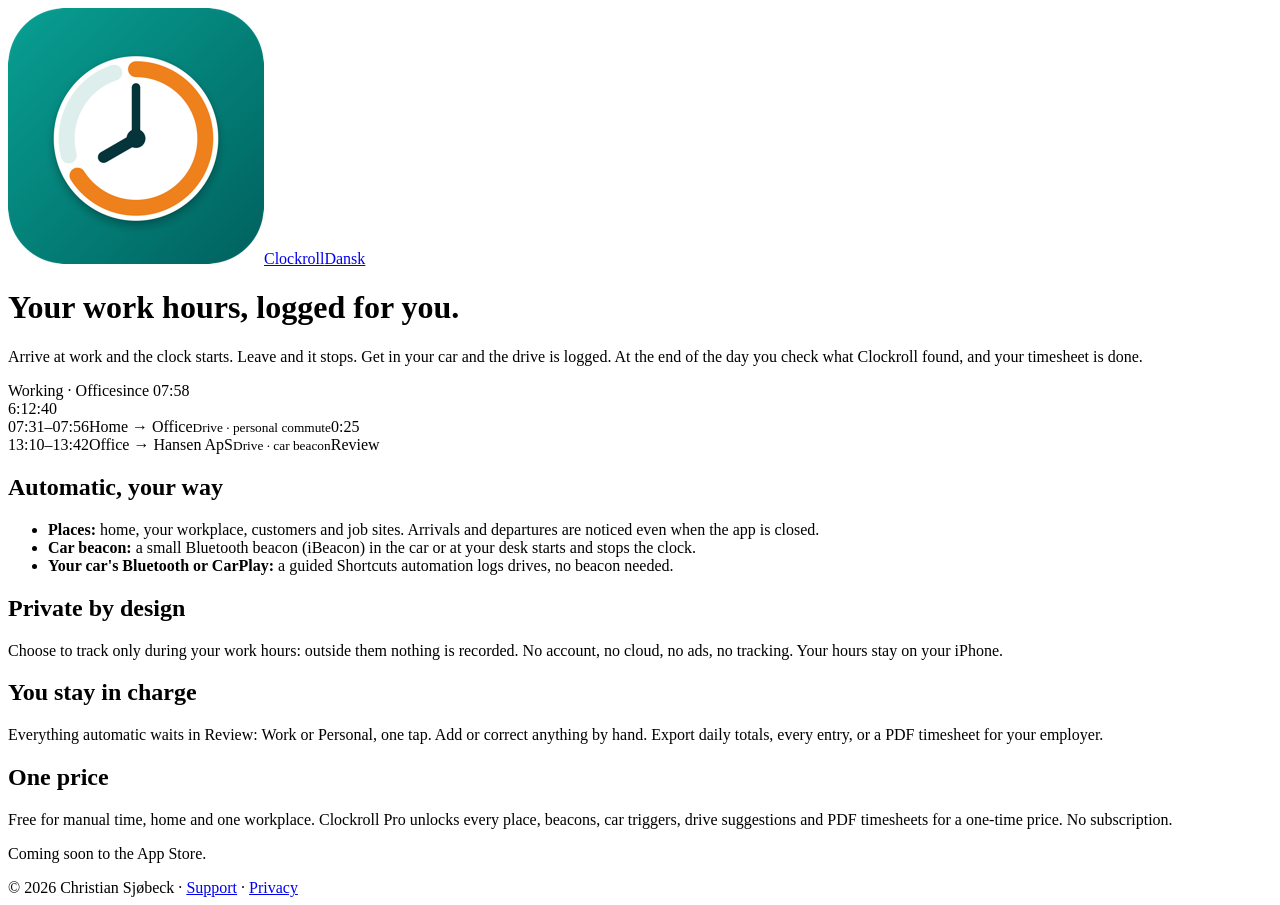
==== index.html @ 38557c6c "Update index.html" ====
<!doctype html>
<html lang="en">
<head>
<meta charset="utf-8">
<meta name="viewport" content="width=device-width, initial-scale=1, viewport-fit=cover">
<title>Clockroll: Work Hours Tracker</title>
<meta name="description" content="Clockroll logs your work hours for you: arrive at work and the clock starts, your car's beacon or Bluetooth logs the drive. No account, no cloud.">
<link rel="stylesheet" href="https://fonts.googleapis.com/css2?family=Space+Grotesk:wght@600;700&family=Inter:wght@400;600&display=swap">
<link rel="stylesheet" href="style.css">
<link rel="icon" href="icon.png">
</head>
<body>
<header><a class="brand" href="./"><img src="icon.png" alt=""><span>Clockroll</span></a><a class="lang" href="support/da/">Dansk</a></header>
<main>
  <h1>Your work hours, logged for you.</h1>
  <p class="lede">Arrive at work and the clock starts. Leave and it stops. Get in your car and the drive is logged. At the end of the day you check what Clockroll found, and your timesheet is done.</p>

  <div class="day" aria-label="Example day in Clockroll">
    <div class="now"><span>Working · Office</span><span>since 07:58</span></div>
    <div class="timer">6:12:40</div>
    <div class="entry"><span>07:31–07:56</span><span class="what">Home → Office<small>Drive · personal commute</small></span><span>0:25</span></div>
    <div class="entry"><span>13:10–13:42</span><span class="what">Office → Hansen ApS<small>Drive · car beacon</small></span><span class="pill">Review</span></div>
  </div>

  <h2>Automatic, your way</h2>
  <ul class="plain">
    <li><strong>Places:</strong> home, your workplace, customers and job sites. Arrivals and departures are noticed even when the app is closed.</li>
    <li><strong>Car beacon:</strong> a small Bluetooth beacon (iBeacon) in the car or at your desk starts and stops the clock.</li>
    <li><strong>Your car's Bluetooth or CarPlay:</strong> a guided Shortcuts automation logs drives, no beacon needed.</li>
  </ul>

  <h2>Private by design</h2>
  <p>Choose to track only during your work hours: outside them nothing is recorded. No account, no cloud, no ads, no tracking. Your hours stay on your iPhone.</p>

  <h2>You stay in charge</h2>
  <p>Everything automatic waits in Review: Work or Personal, one tap. Add or correct anything by hand. Export daily totals, every entry, or a PDF timesheet for your employer.</p>

  <h2>One price</h2>
  <p>Free for manual time, home and one workplace. Clockroll Pro unlocks every place, beacons, car triggers, drive suggestions and PDF timesheets for a one-time price. No subscription.</p>
  <p>Coming soon to the App Store.</p>
</main>
<footer>© 2026 Christian Sjøbeck · <a href="support/">Support</a> · <a href="privacy/">Privacy</a></footer>
</body>
</html>
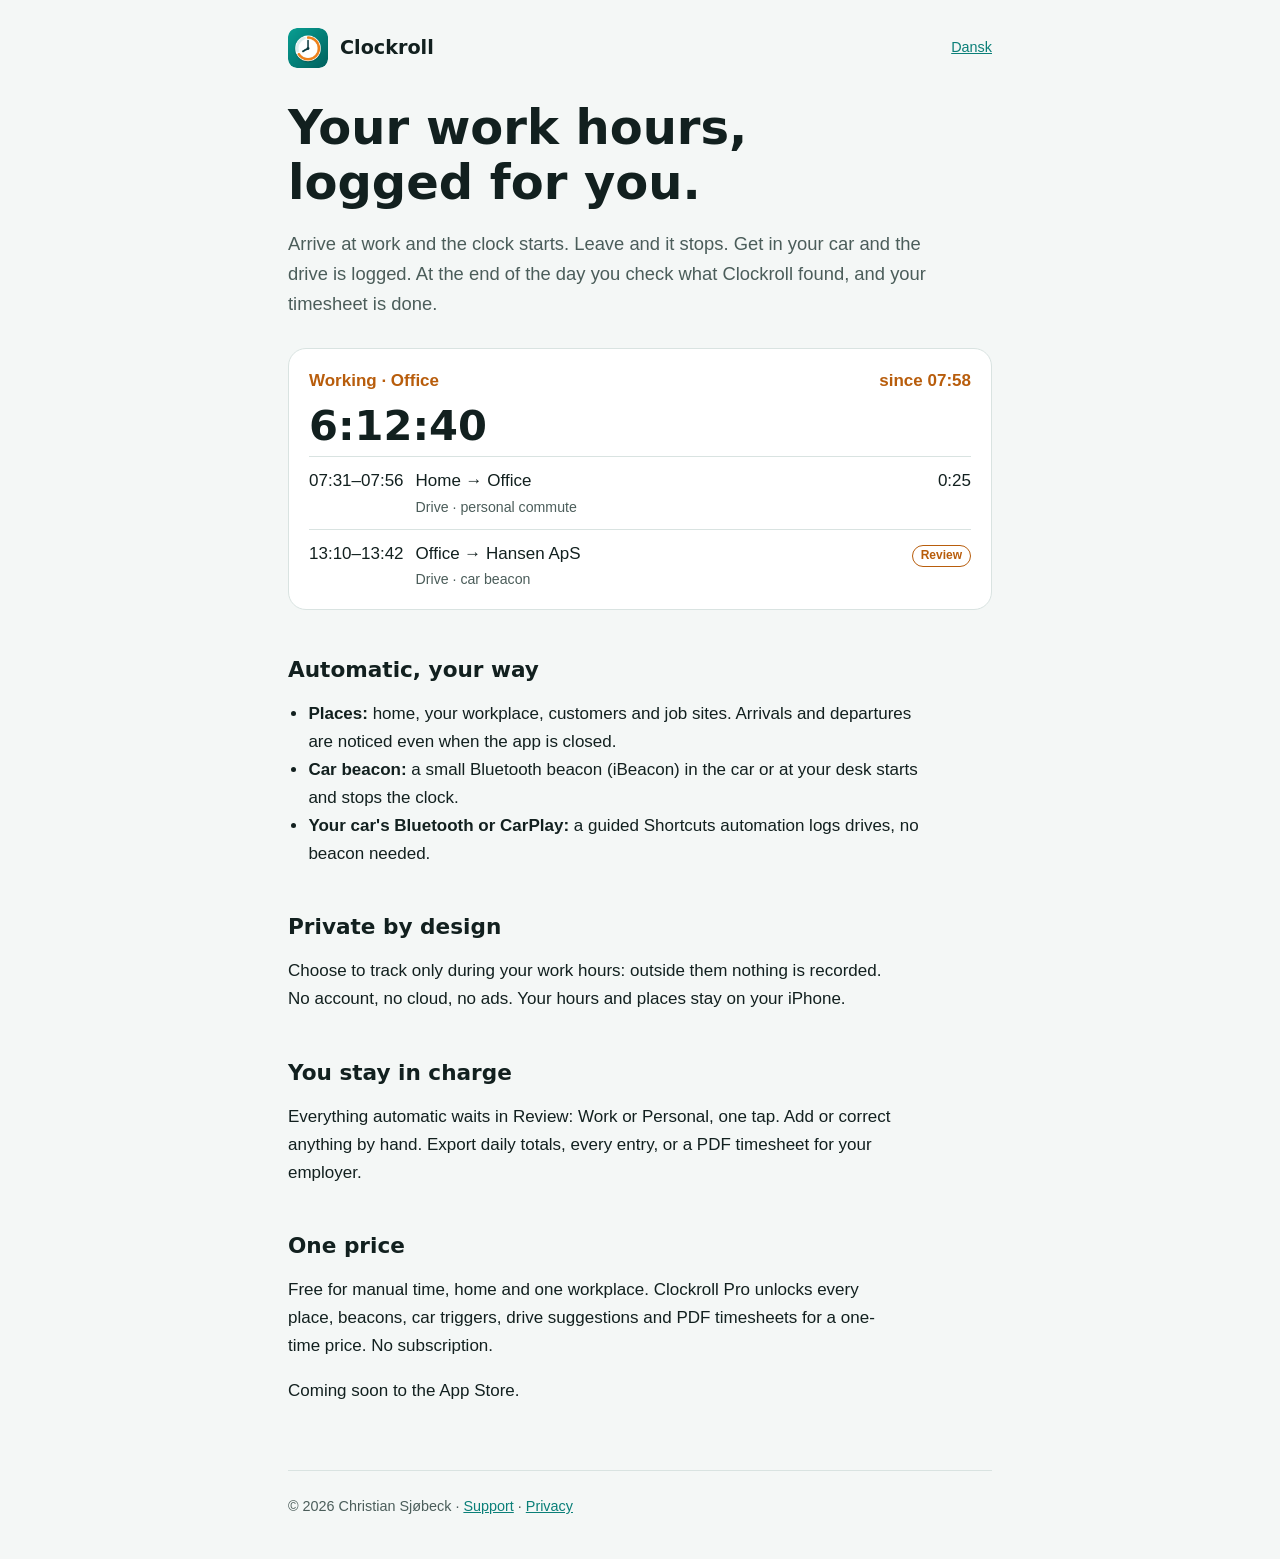
==== commit c2fb3716: "Update index.html" ====
--- a/index.html
+++ b/index.html
@@ -3,7 +3,7 @@
 <head>
 <meta charset="utf-8">
 <meta name="viewport" content="width=device-width, initial-scale=1, viewport-fit=cover">
-<title>Clockroll: Work Hours Tracker</title>
+<title>Clockroll: Auto Work Hours</title>
 <meta name="description" content="Clockroll logs your work hours for you: arrive at work and the clock starts, your car's beacon or Bluetooth logs the drive. No account, no cloud.">
 <link rel="stylesheet" href="https://fonts.googleapis.com/css2?family=Space+Grotesk:wght@600;700&family=Inter:wght@400;600&display=swap">
 <link rel="stylesheet" href="style.css">
@@ -30,7 +30,7 @@
   </ul>
 
   <h2>Private by design</h2>
-  <p>Choose to track only during your work hours: outside them nothing is recorded. No account, no cloud, no ads, no tracking. Your hours stay on your iPhone.</p>
+  <p>Choose to track only during your work hours: outside them nothing is recorded. No account, no cloud, no ads. Your hours and places stay on your iPhone.</p>
 
   <h2>You stay in charge</h2>
   <p>Everything automatic waits in Review: Work or Personal, one tap. Add or correct anything by hand. Export daily totals, every entry, or a PDF timesheet for your employer.</p>
--- a/style.css
+++ b/style.css
@@ -0,0 +1,58 @@
+/* Clockroll site: the app's teal and amber. Light and dark follow the visitor's system. */
+:root {
+  --bg: #f4f7f6;
+  --card: #ffffff;
+  --fg: #12201f;
+  --muted: #4b5d5a;
+  --line: #d9e3e1;
+  --accent: #0a7f78;
+  --amber: #b85d0c;
+  --display: "Space Grotesk", "Avenir Next", system-ui, sans-serif;
+  --body: "Inter", -apple-system, "Segoe UI", sans-serif;
+  color-scheme: light;
+}
+@media (prefers-color-scheme: dark) {
+  :root {
+    --bg: #0d1514;
+    --card: #152120;
+    --fg: #e6eeed;
+    --muted: #9fb1ae;
+    --line: #26332f;
+    --accent: #3cc2b8;
+    --amber: #f0a050;
+    color-scheme: dark;
+  }
+}
+* { box-sizing: border-box; }
+body { margin: 0; background: var(--bg); color: var(--fg); font: 400 1.0625rem/1.65 var(--body);
+       padding-left: max(16px, env(safe-area-inset-left, 0px)); padding-right: max(16px, env(safe-area-inset-right, 0px)); }
+main, header, footer { max-width: 44rem; margin: 0 auto; }
+header { padding-block: 28px 8px; display: flex; align-items: center; justify-content: space-between; gap: 12px; }
+header a.brand { color: inherit; text-decoration: none; display: flex; align-items: center; gap: 12px; }
+header img { width: 40px; height: 40px; border-radius: 9px; }
+header span { font: 700 1.2rem/1 var(--display); }
+header .lang { font-size: 0.9rem; }
+main { padding-block: 24px 48px; }
+h1, h2, h3 { font-family: var(--display); line-height: 1.15; text-wrap: balance; }
+h1 { font-size: clamp(2rem, 6vw, 3rem); margin: 0 0 12px; }
+h2 { font-size: 1.35rem; margin: 2.2em 0 0.5em; }
+h3 { font-size: 1.05rem; margin: 1.6em 0 0.3em; }
+p, li { max-width: 65ch; }
+a { color: var(--accent); }
+a:focus-visible { outline: 2px solid var(--accent); outline-offset: 3px; border-radius: 3px; }
+.lede { color: var(--muted); font-size: 1.15rem; }
+.updated { color: var(--muted); font-size: 0.9rem; }
+footer { padding-block: 24px 40px; border-top: 1px solid var(--line); color: var(--muted); font-size: 0.9rem; }
+
+/* A day like the app's Today card: a running session and the entries before it. */
+.day { background: var(--card); border: 1px solid var(--line); border-radius: 18px; padding: 18px 20px; margin: 28px 0;
+       display: grid; gap: 10px; font-variant-numeric: tabular-nums; }
+.day .now { display: flex; justify-content: space-between; align-items: baseline; color: var(--amber); font-weight: 600; }
+.day .timer { font: 600 2.6rem/1 var(--display); }
+.entry { display: flex; gap: 12px; align-items: baseline; padding-top: 10px; border-top: 1px solid var(--line); }
+.entry .what { flex: 1; min-width: 0; }
+.entry .what small { display: block; color: var(--muted); }
+.entry .pill { font-size: 0.75rem; font-weight: 600; color: var(--amber); border: 1px solid currentColor; border-radius: 999px; padding: 0 8px; }
+ul.plain { padding-left: 1.2em; }
+.store { display: inline-block; margin-top: 8px; padding: 10px 18px; border-radius: 12px; background: var(--fg); color: var(--bg);
+         text-decoration: none; font-weight: 600; }
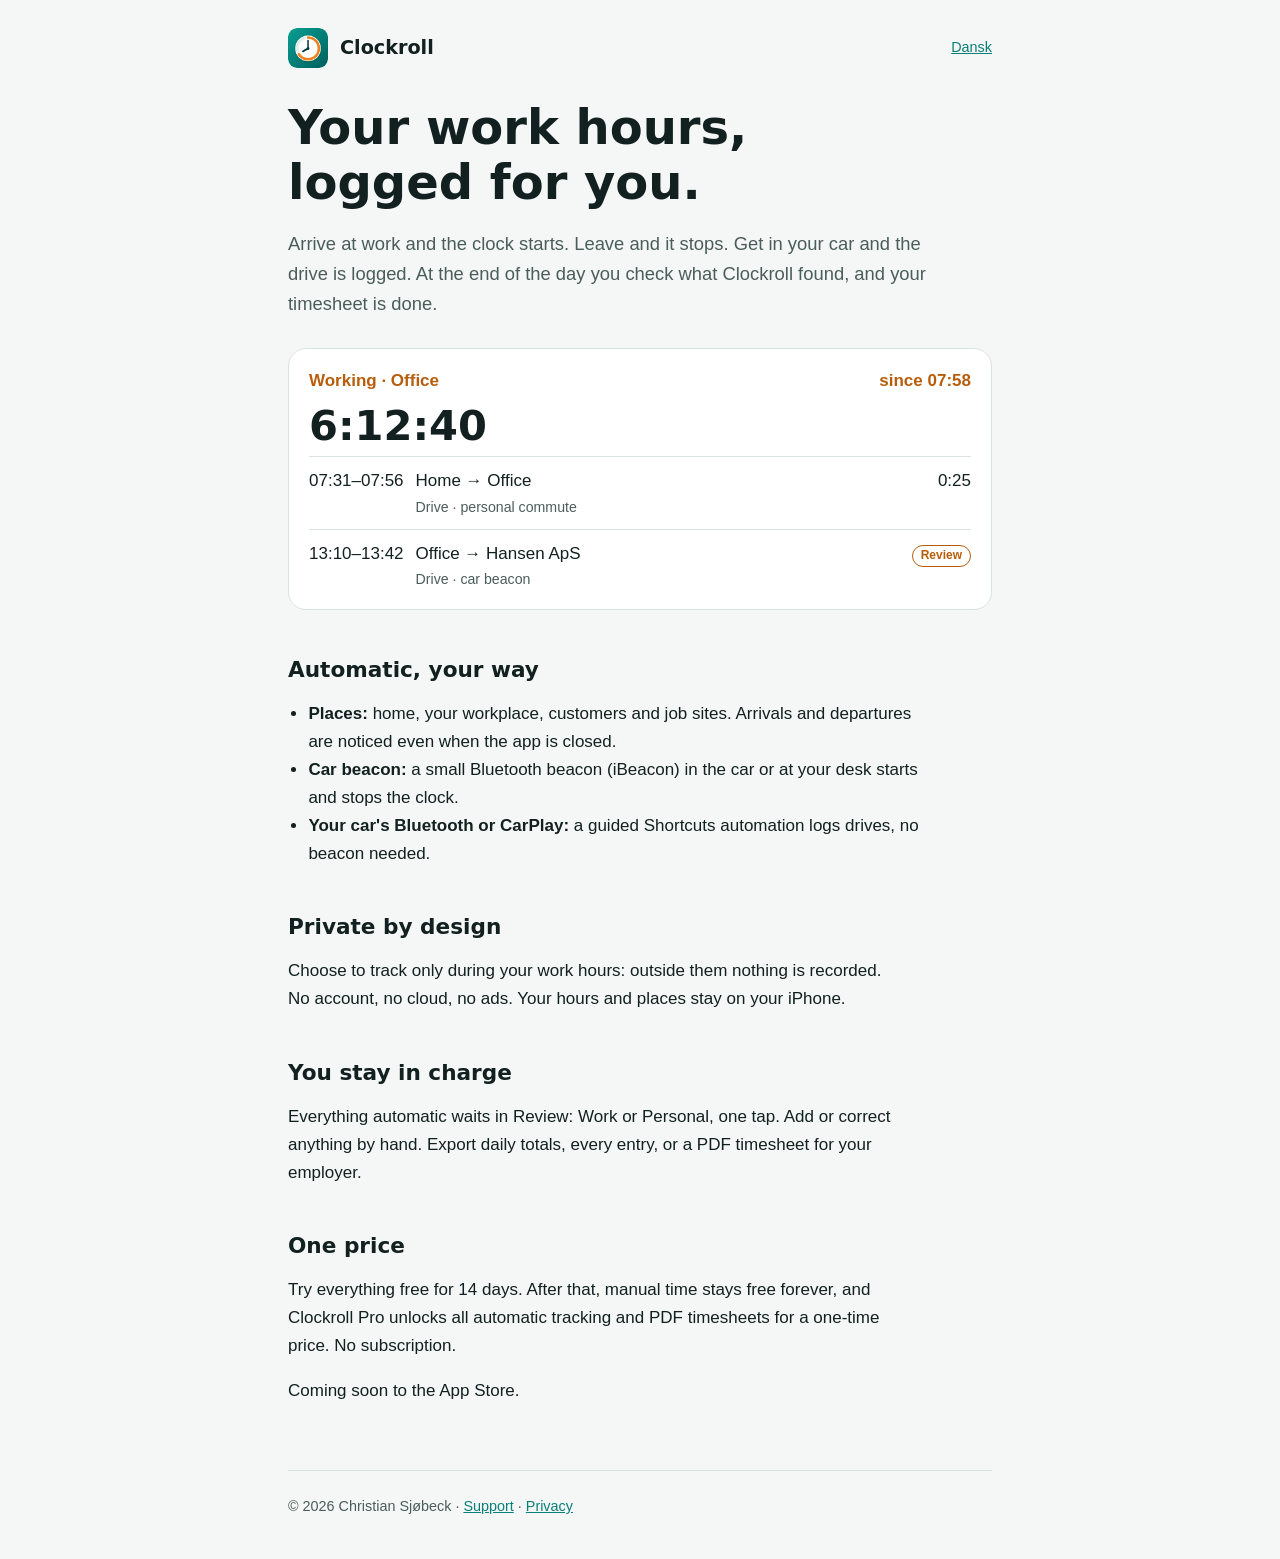
==== commit 6d73ded6: "Update index.html" ====
--- a/index.html
+++ b/index.html
@@ -36,7 +36,7 @@
   <p>Everything automatic waits in Review: Work or Personal, one tap. Add or correct anything by hand. Export daily totals, every entry, or a PDF timesheet for your employer.</p>
 
   <h2>One price</h2>
-  <p>Free for manual time, home and one workplace. Clockroll Pro unlocks every place, beacons, car triggers, drive suggestions and PDF timesheets for a one-time price. No subscription.</p>
+  <p>Try everything free for 14 days. After that, manual time stays free forever, and Clockroll Pro unlocks all automatic tracking and PDF timesheets for a one-time price. No subscription.</p>
   <p>Coming soon to the App Store.</p>
 </main>
 <footer>© 2026 Christian Sjøbeck · <a href="support/">Support</a> · <a href="privacy/">Privacy</a></footer>
